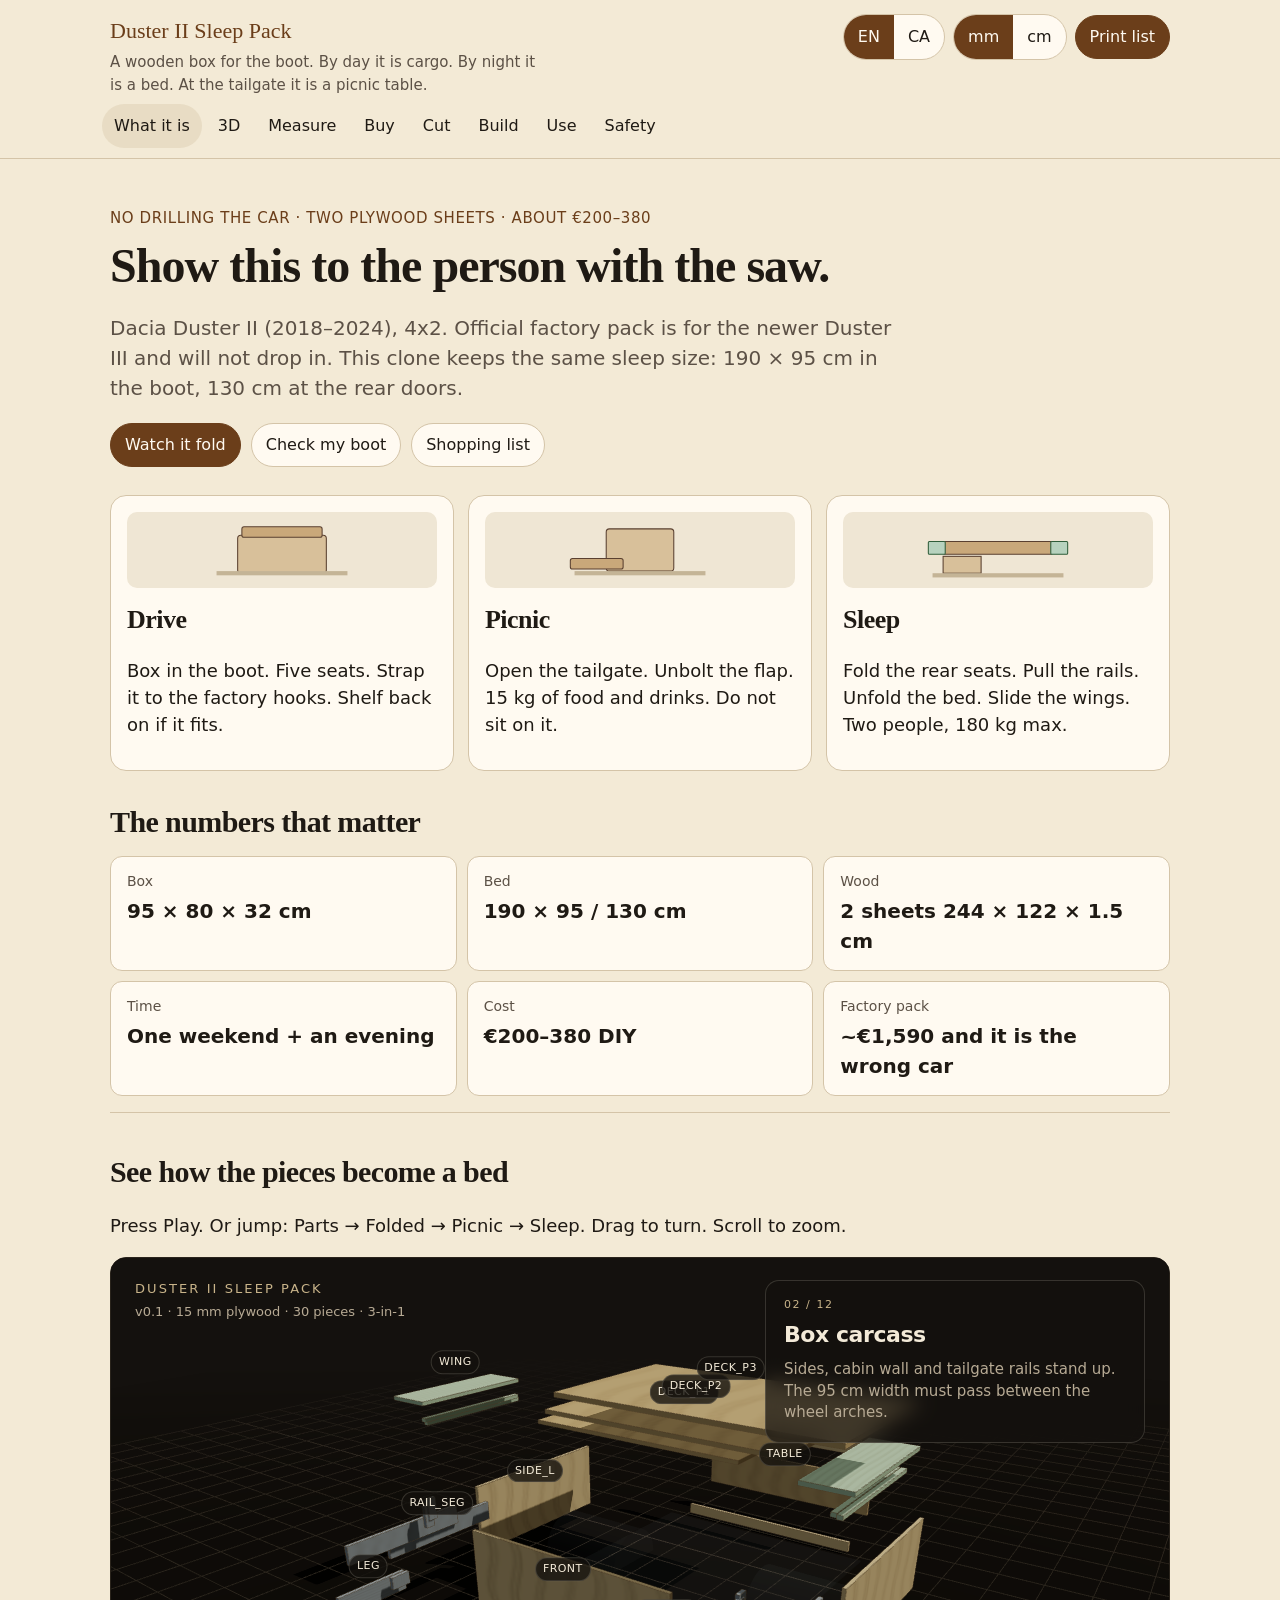
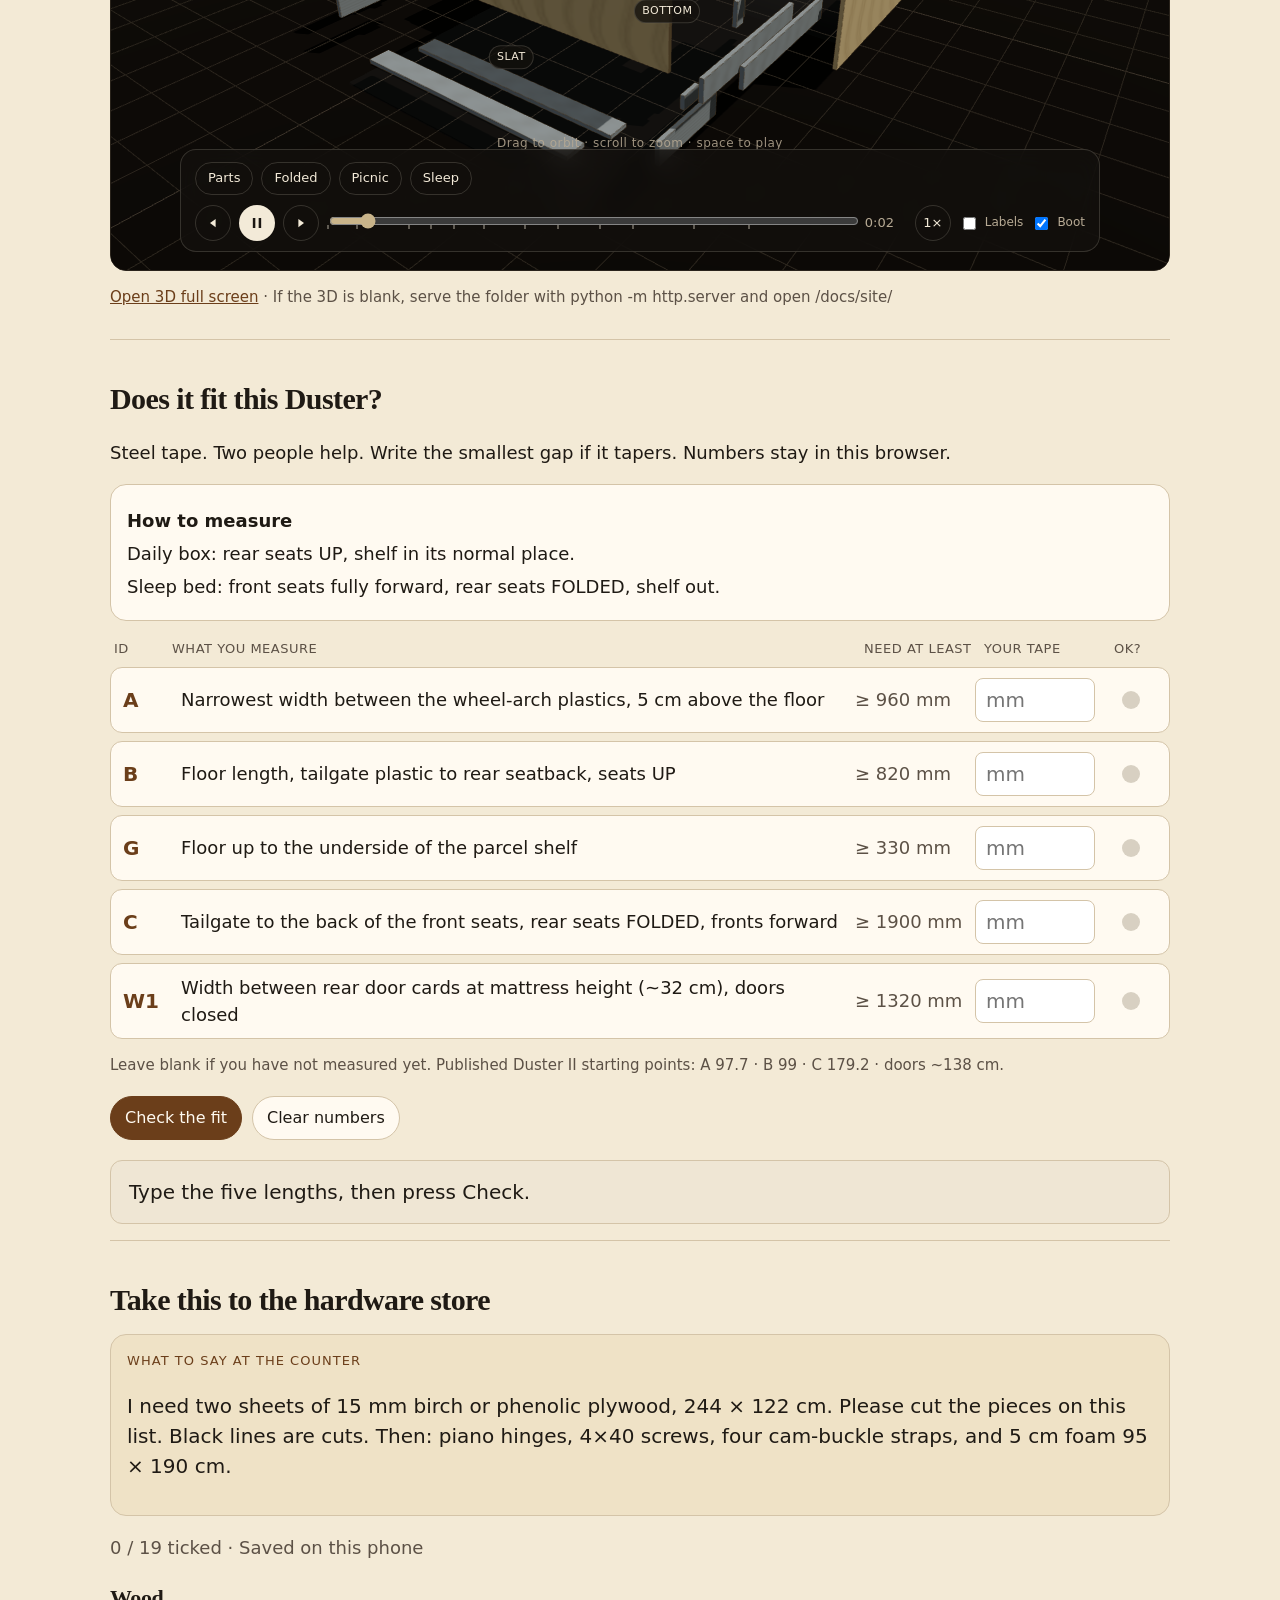
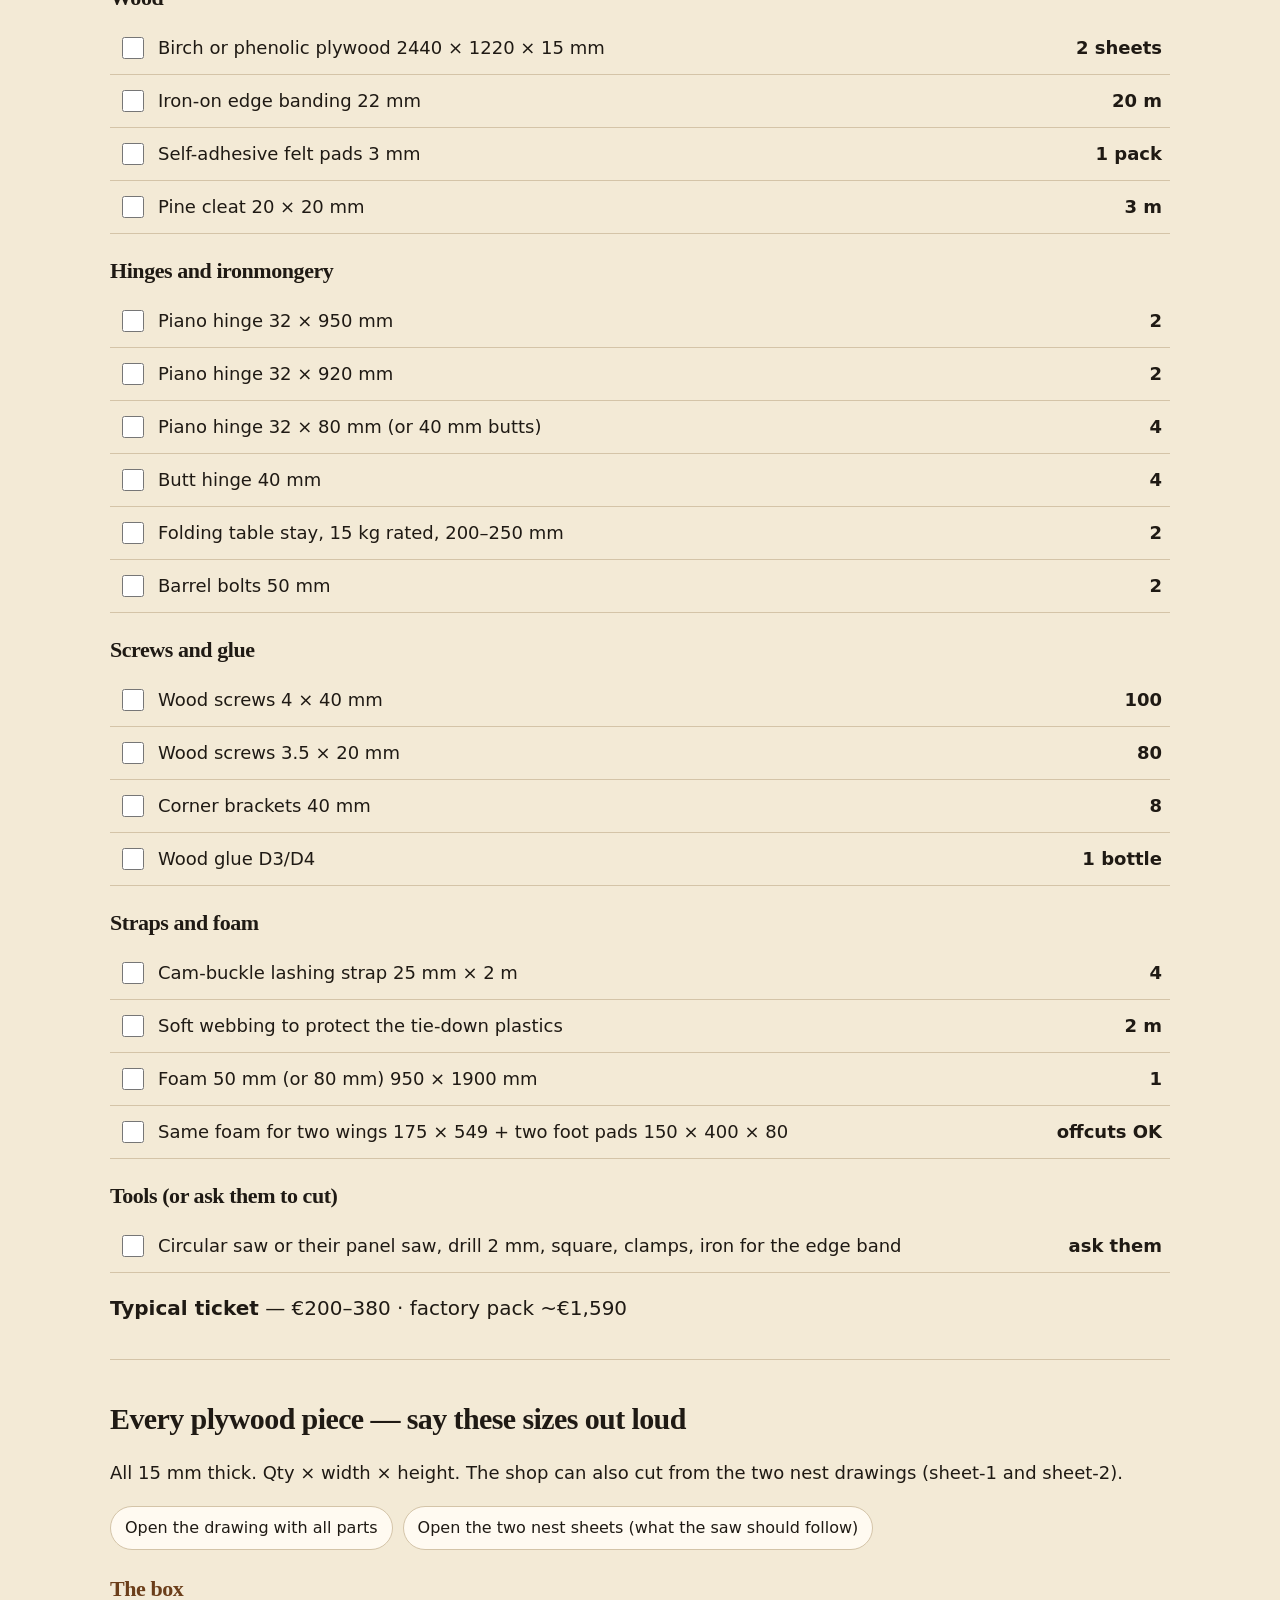
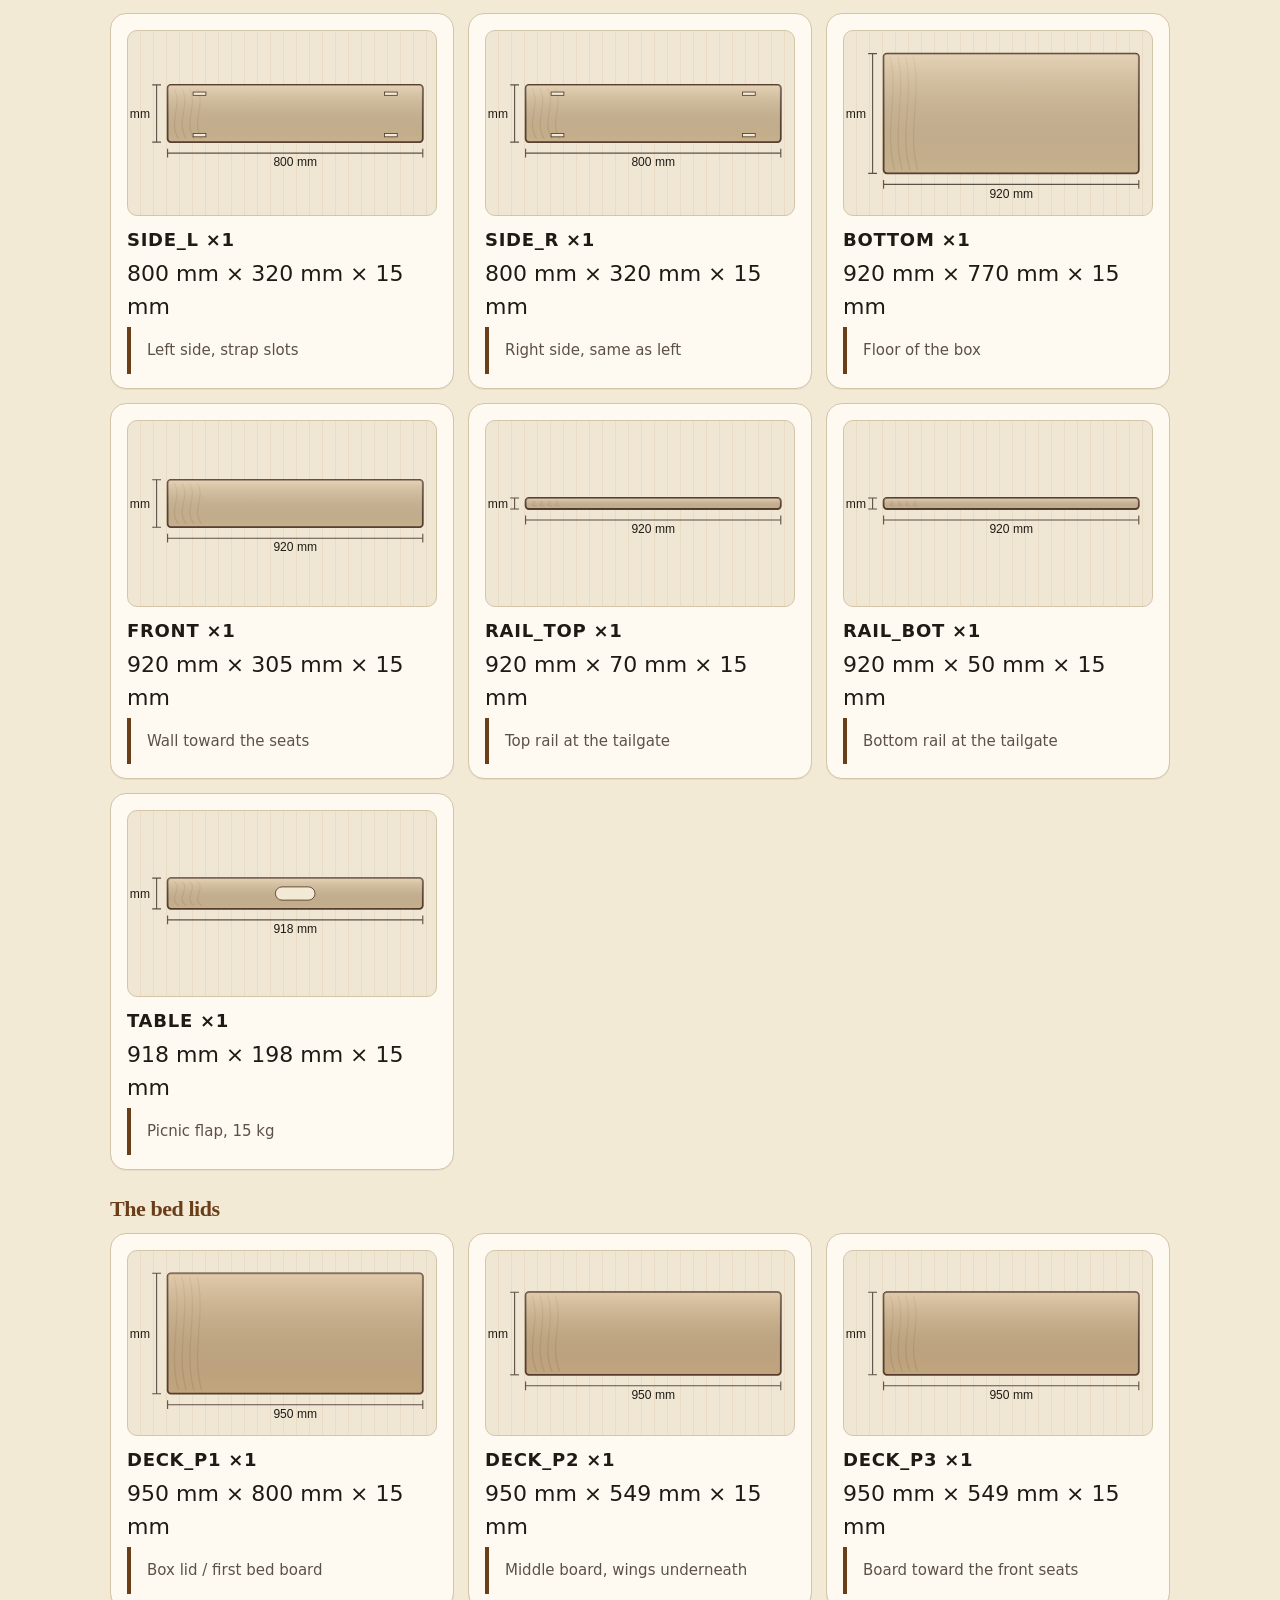
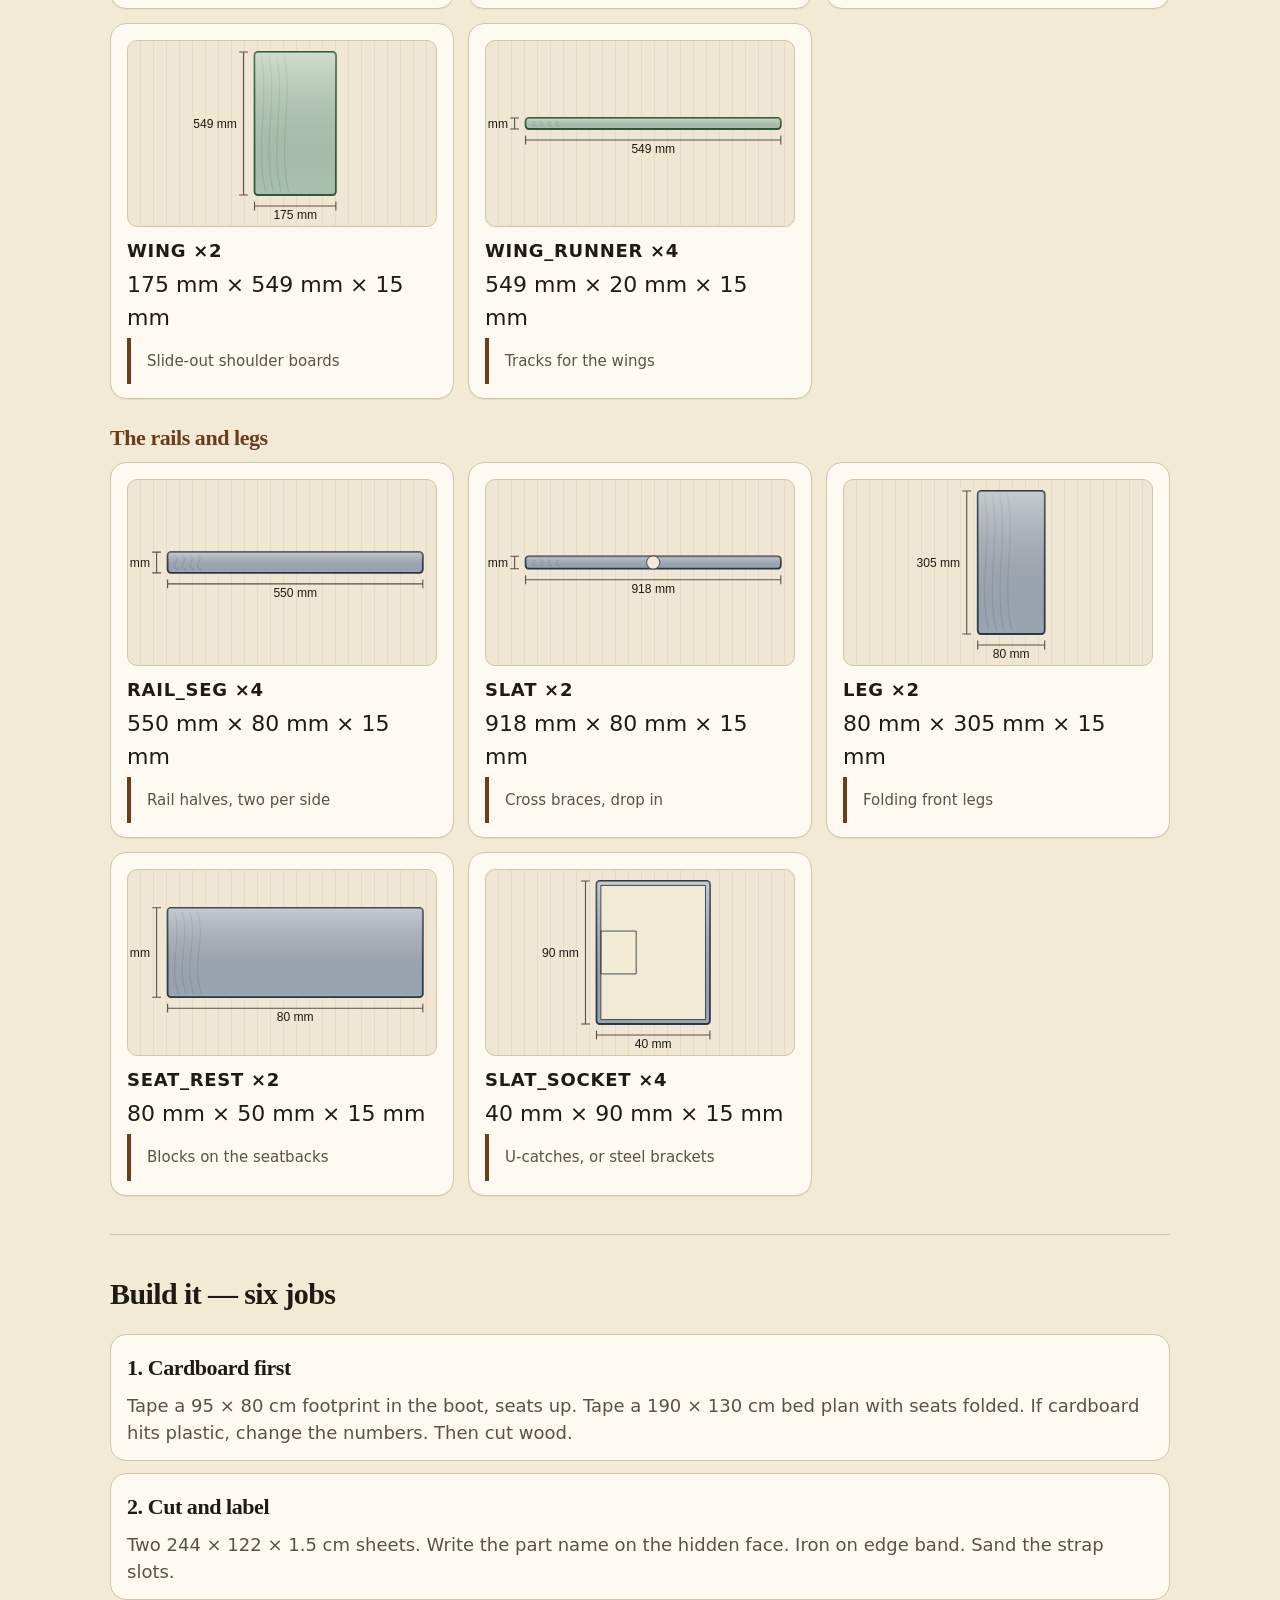
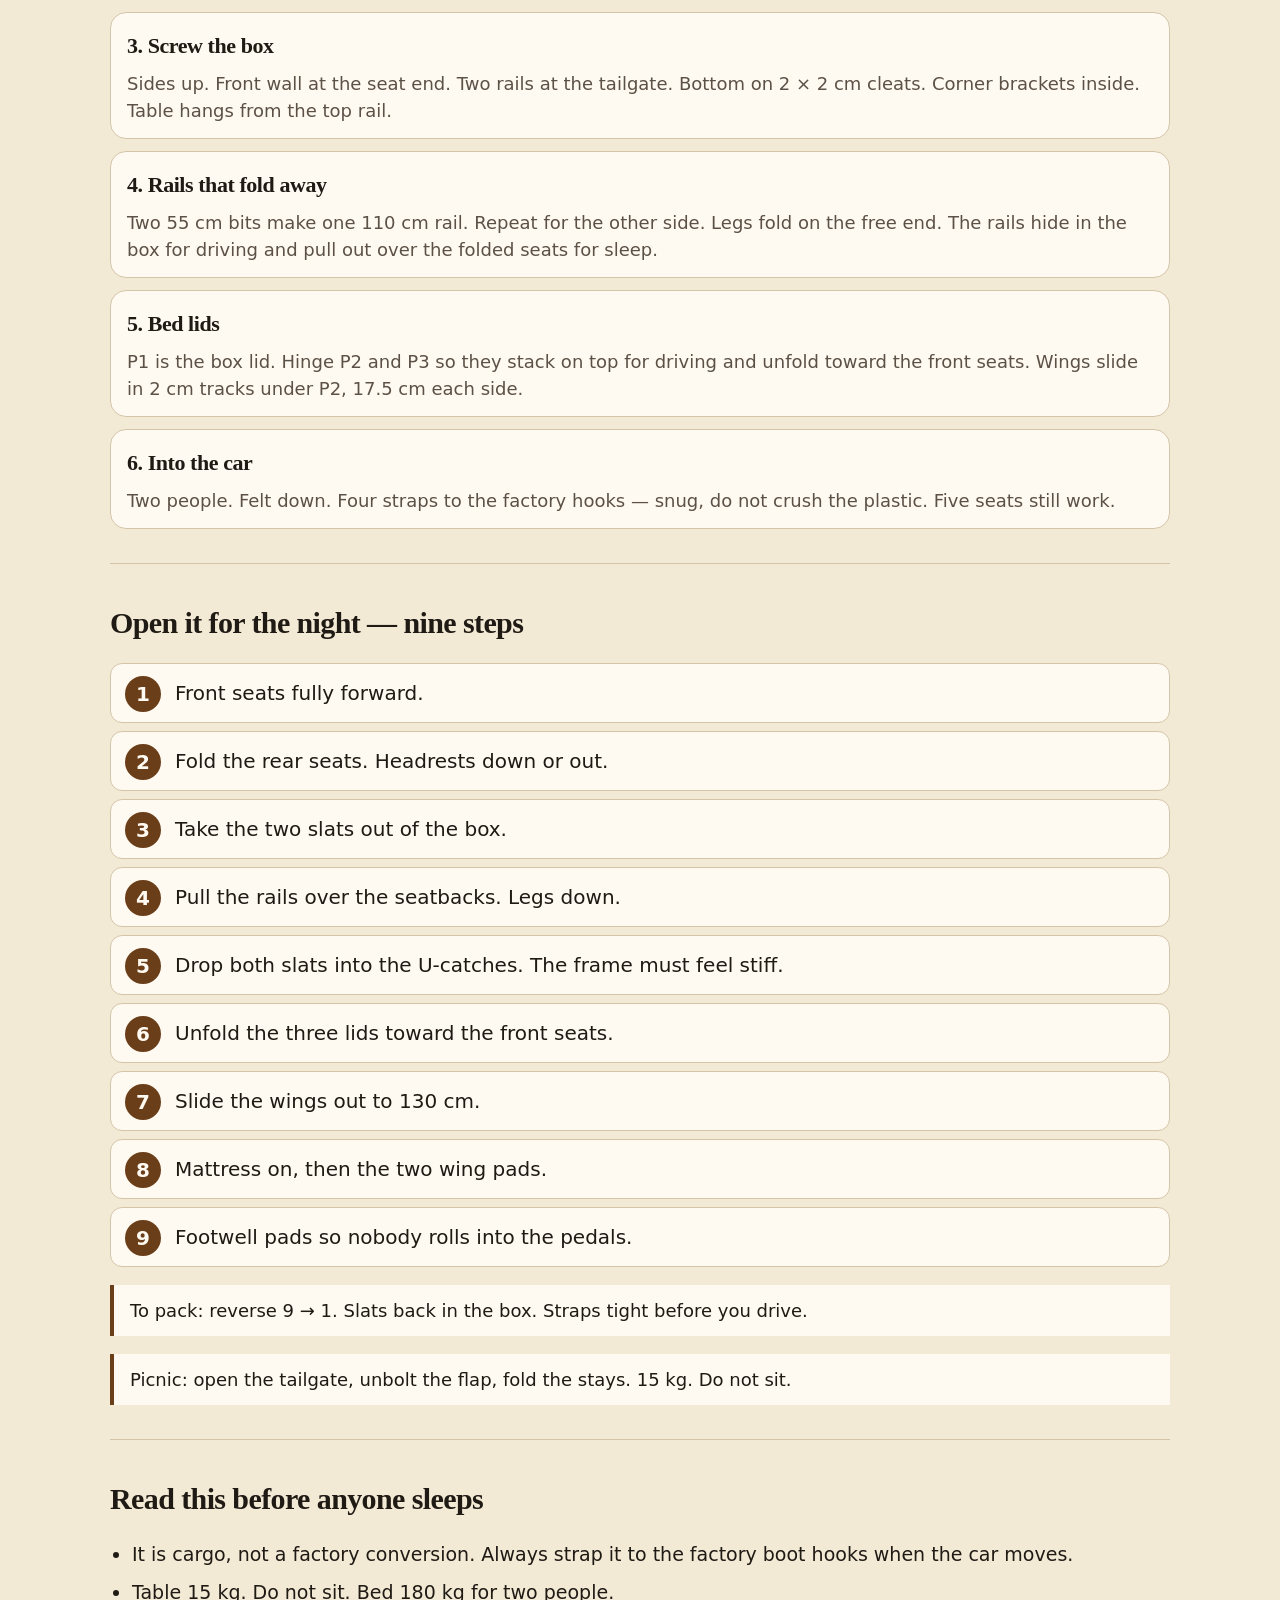
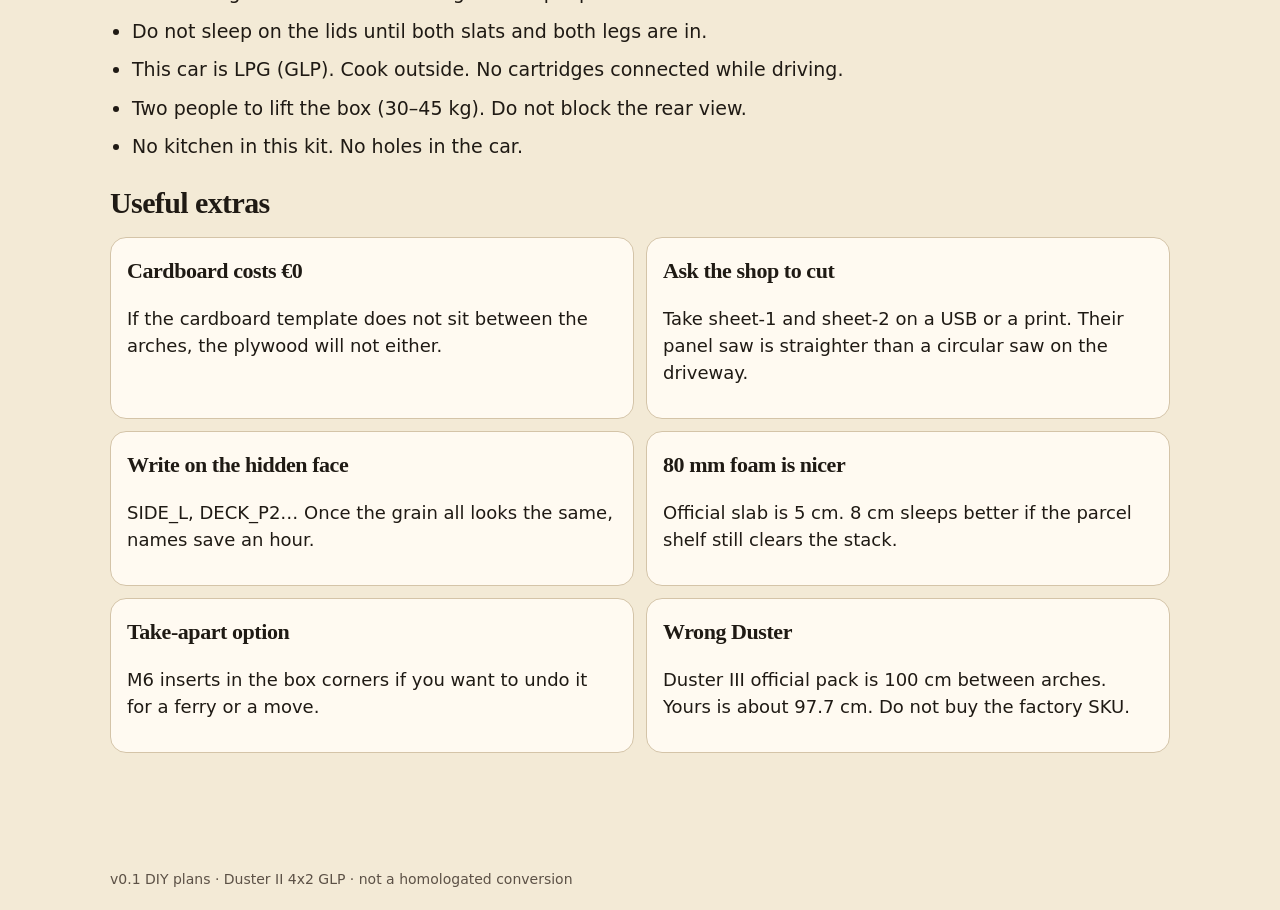
==== index.html @ 8462f536 "Add a bilingual workshop site with real cut drawings and a Pages homepage. Co-authored-by: Cursor <c" ====
<!DOCTYPE html>
<html lang="en">
<head>
  <meta charset="UTF-8" />
  <meta name="viewport" content="width=device-width, initial-scale=1" />
  <title>Duster II Sleep Pack</title>
  <meta http-equiv="refresh" content="0; url=docs/site/" />
  <link rel="canonical" href="docs/site/" />
  <script>location.replace("docs/site/" + location.search + location.hash);</script>
</head>
<body>
  <p><a href="docs/site/">Open the workshop plan</a> · <a href="docs/site/?lang=ca">Català</a></p>
</body>
</html>
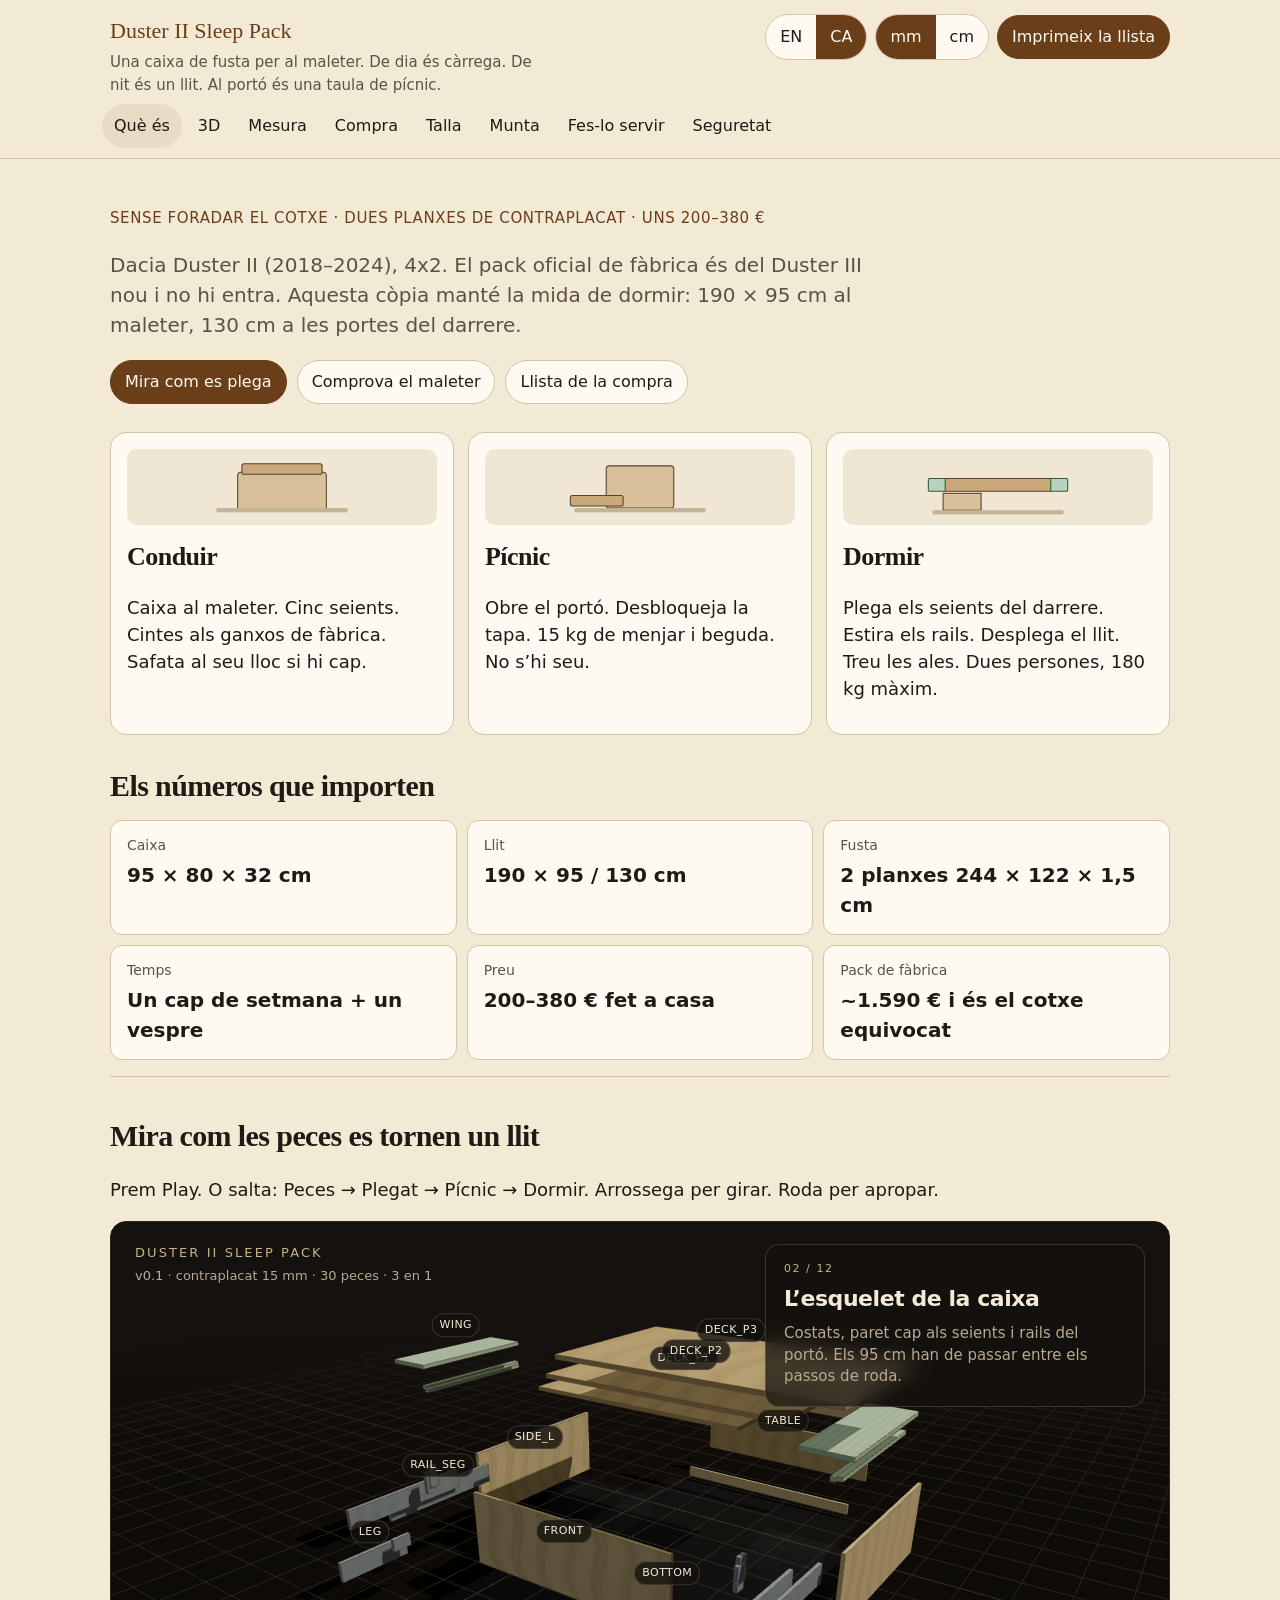
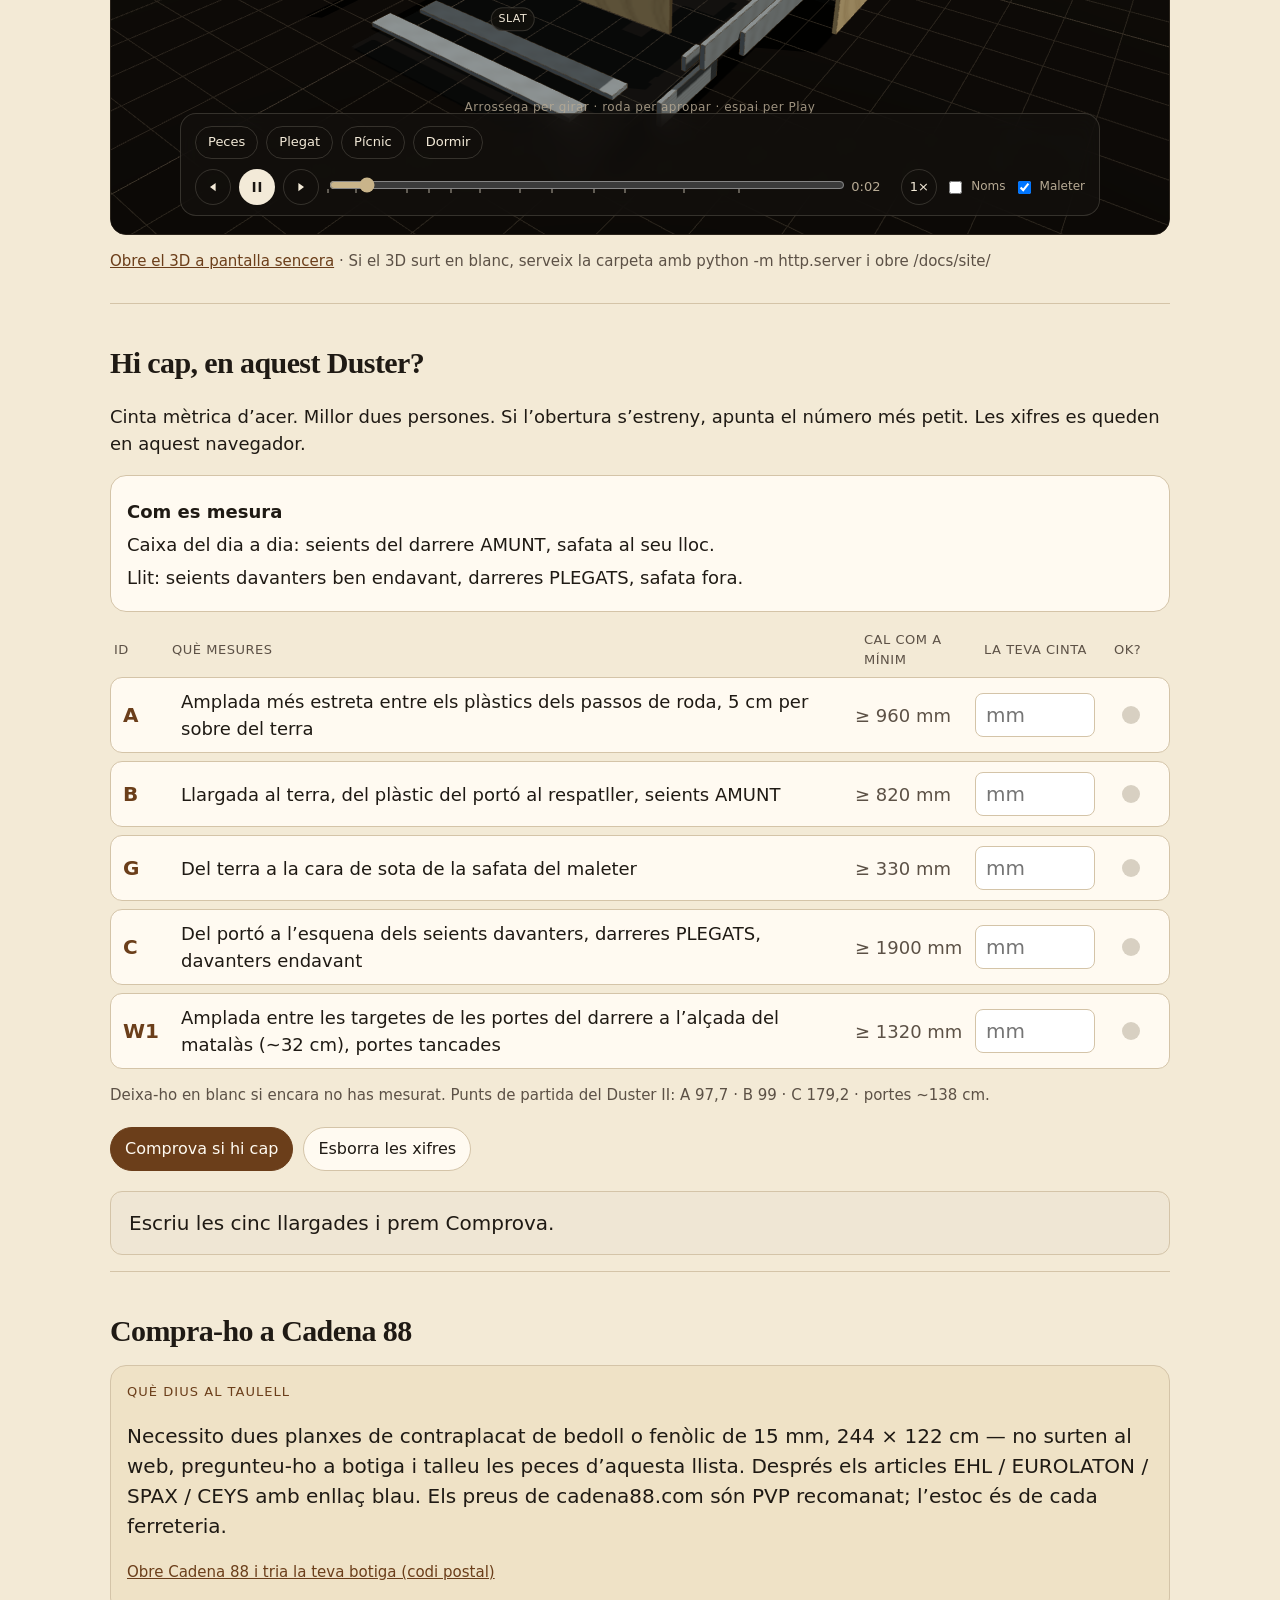
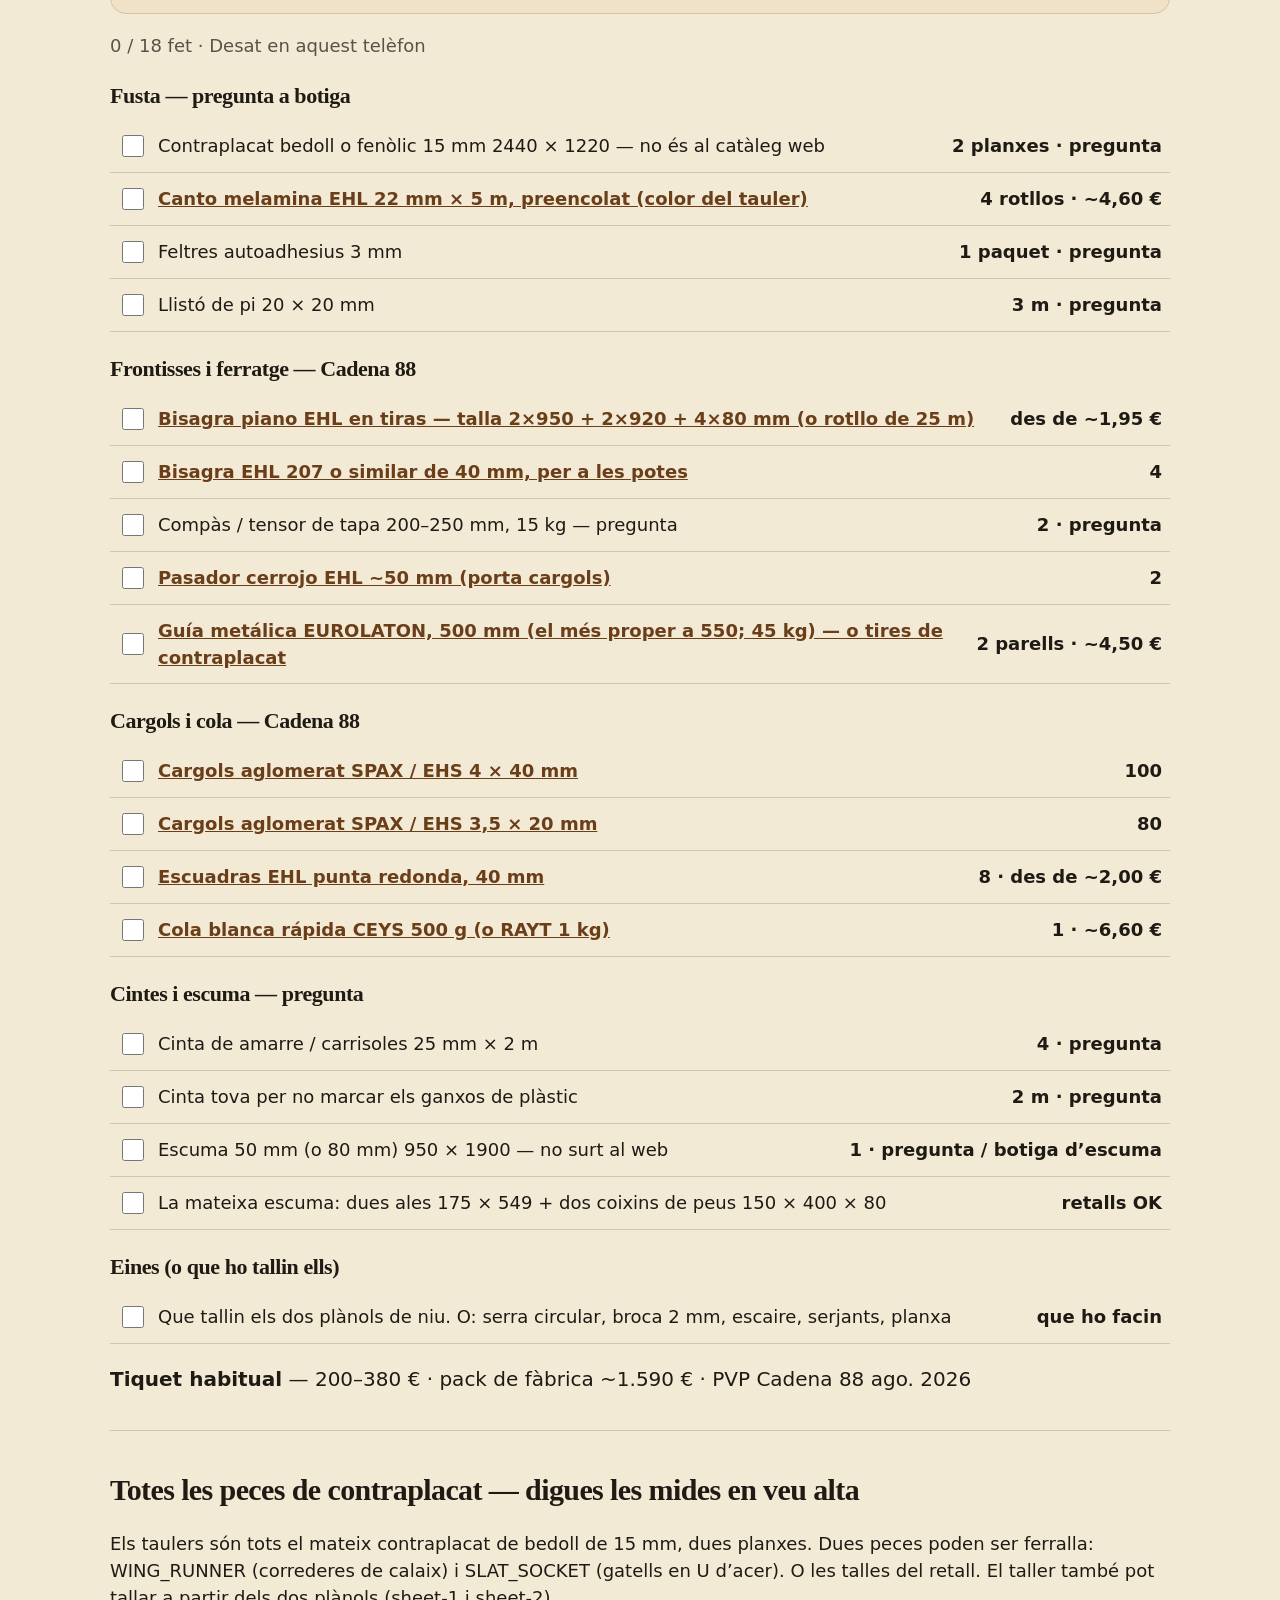
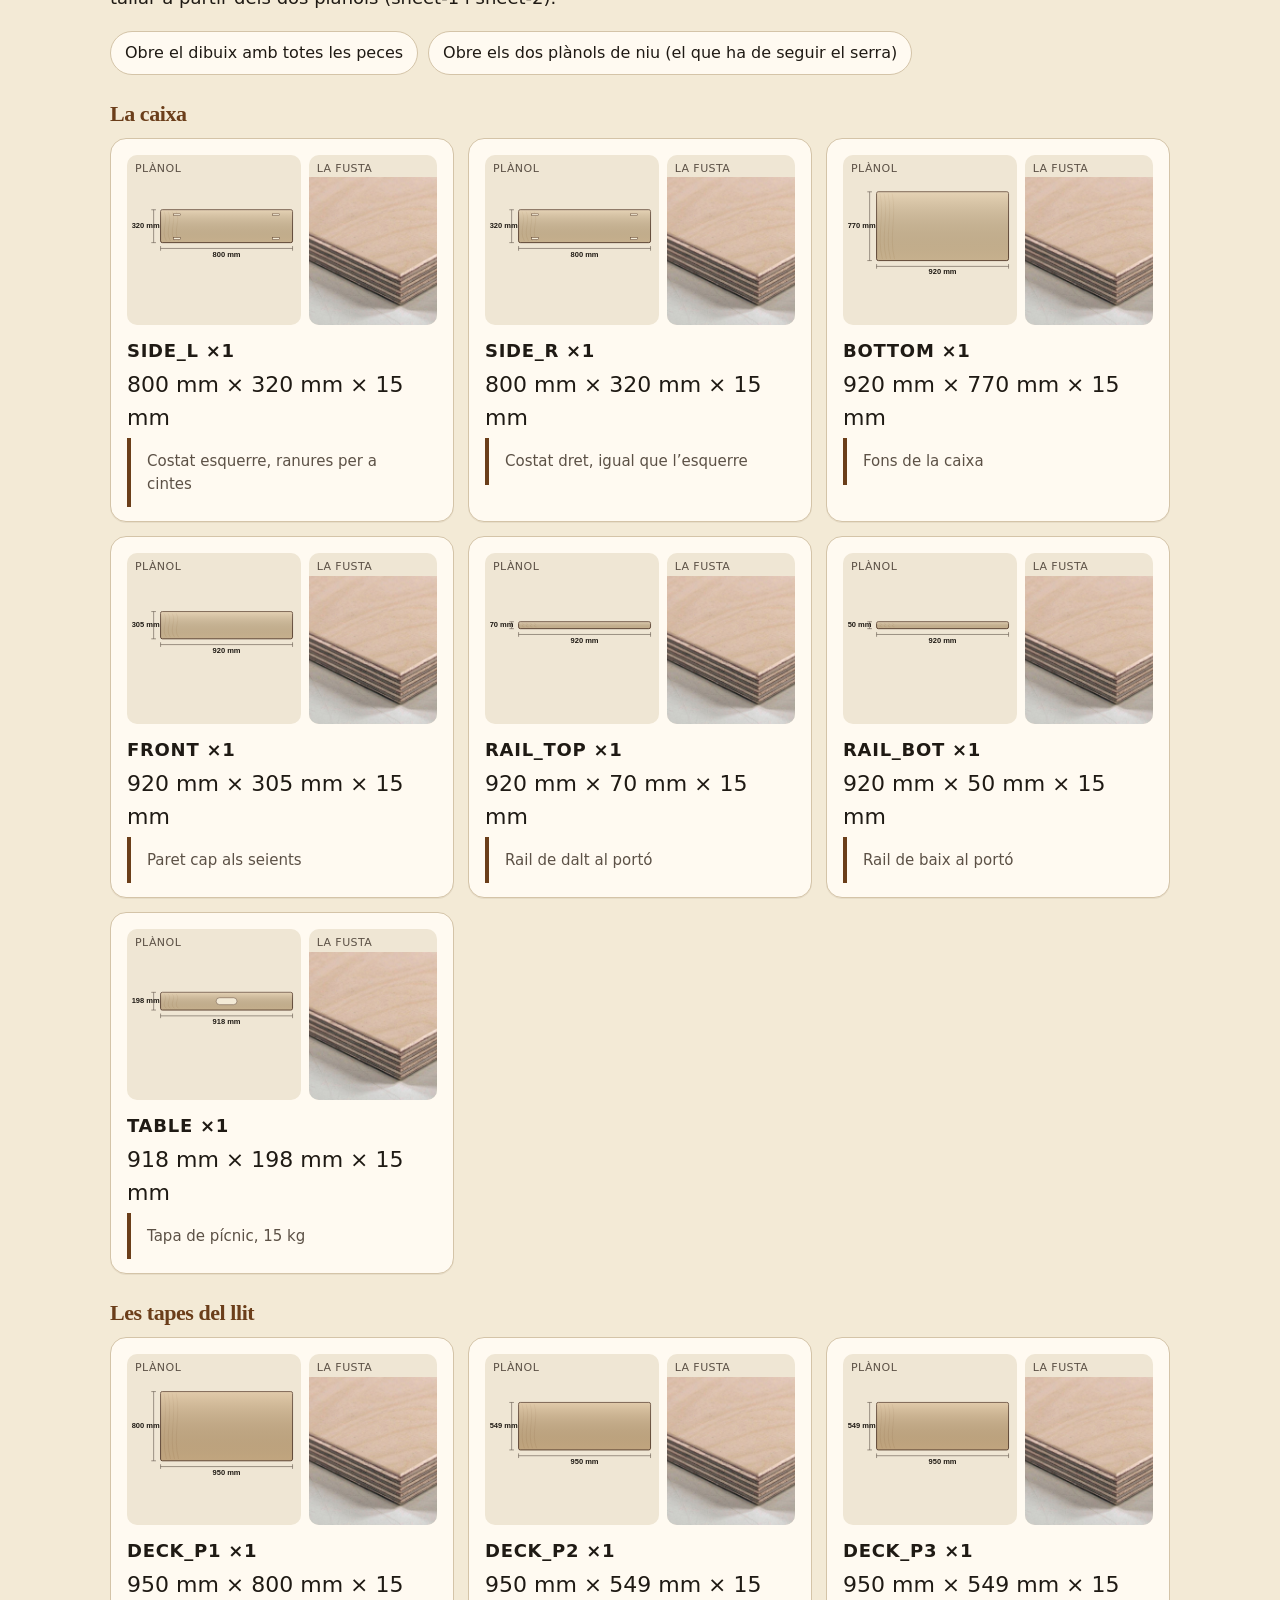
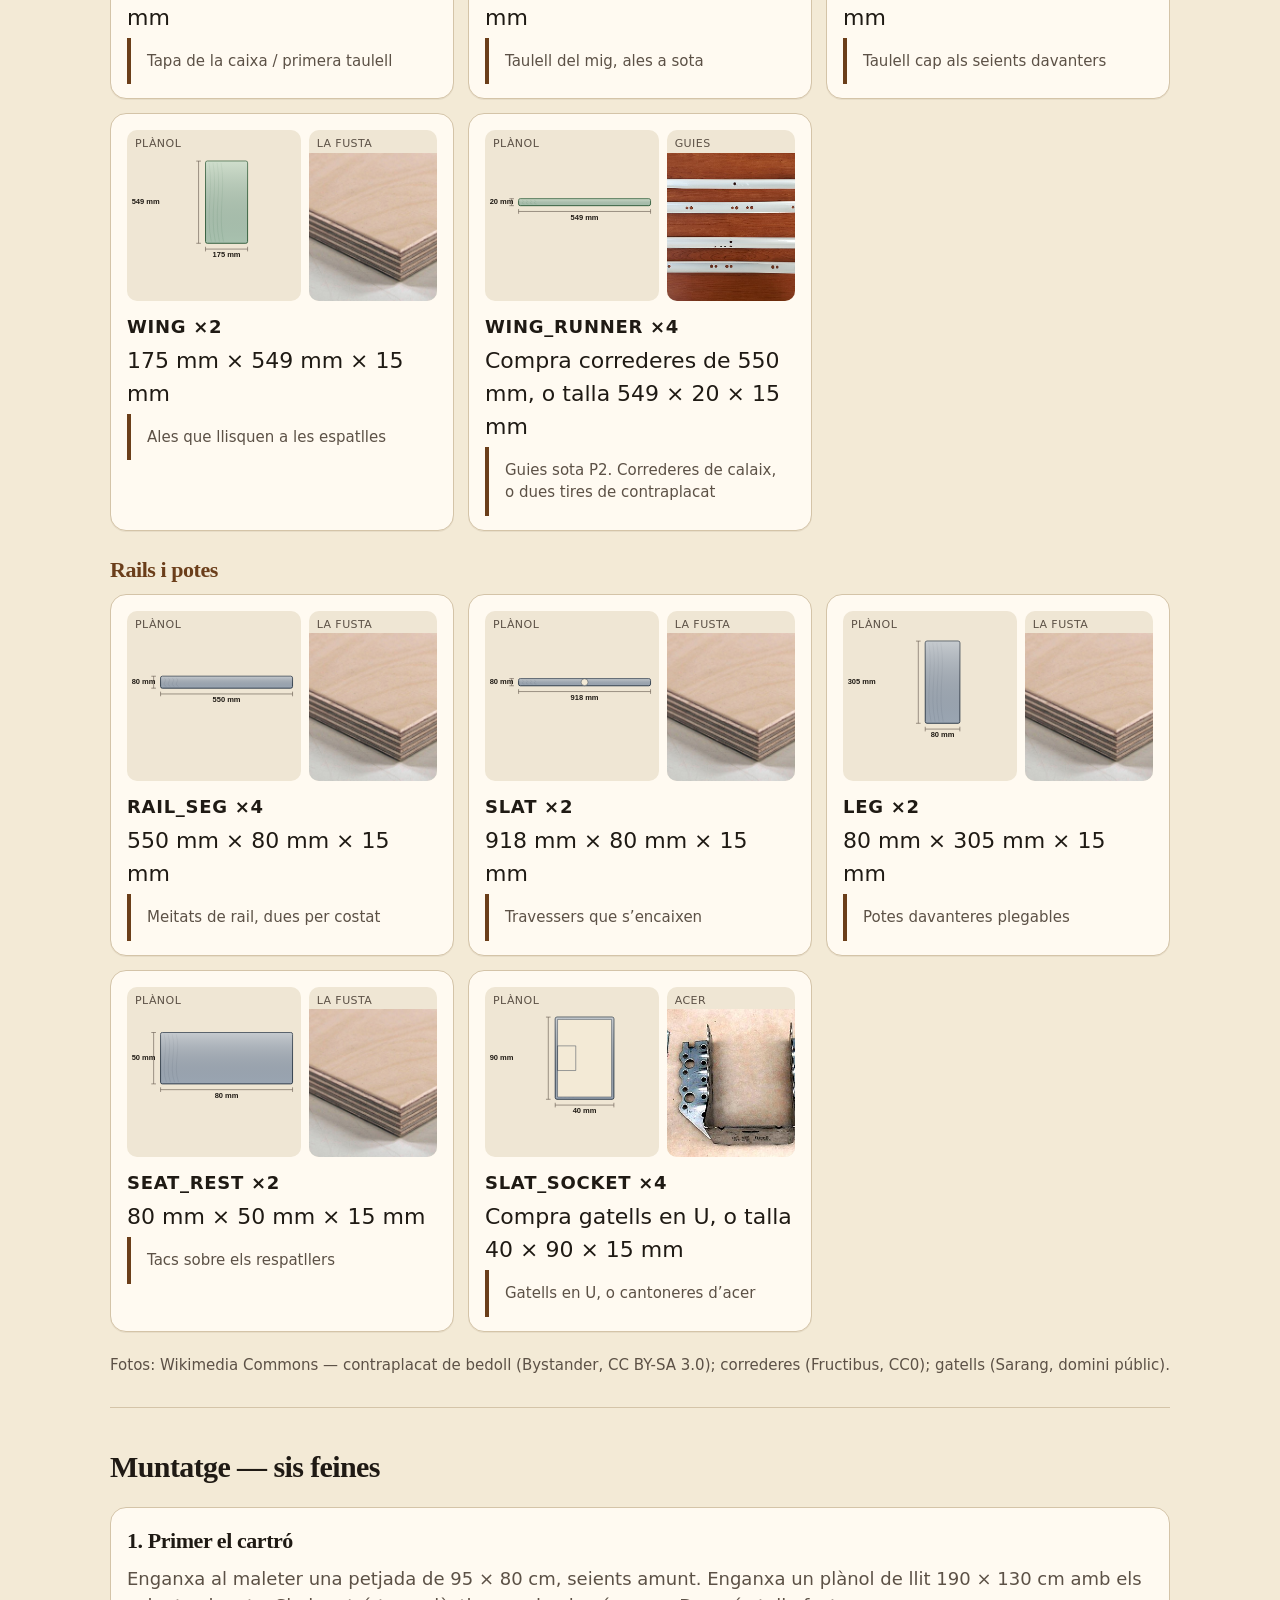
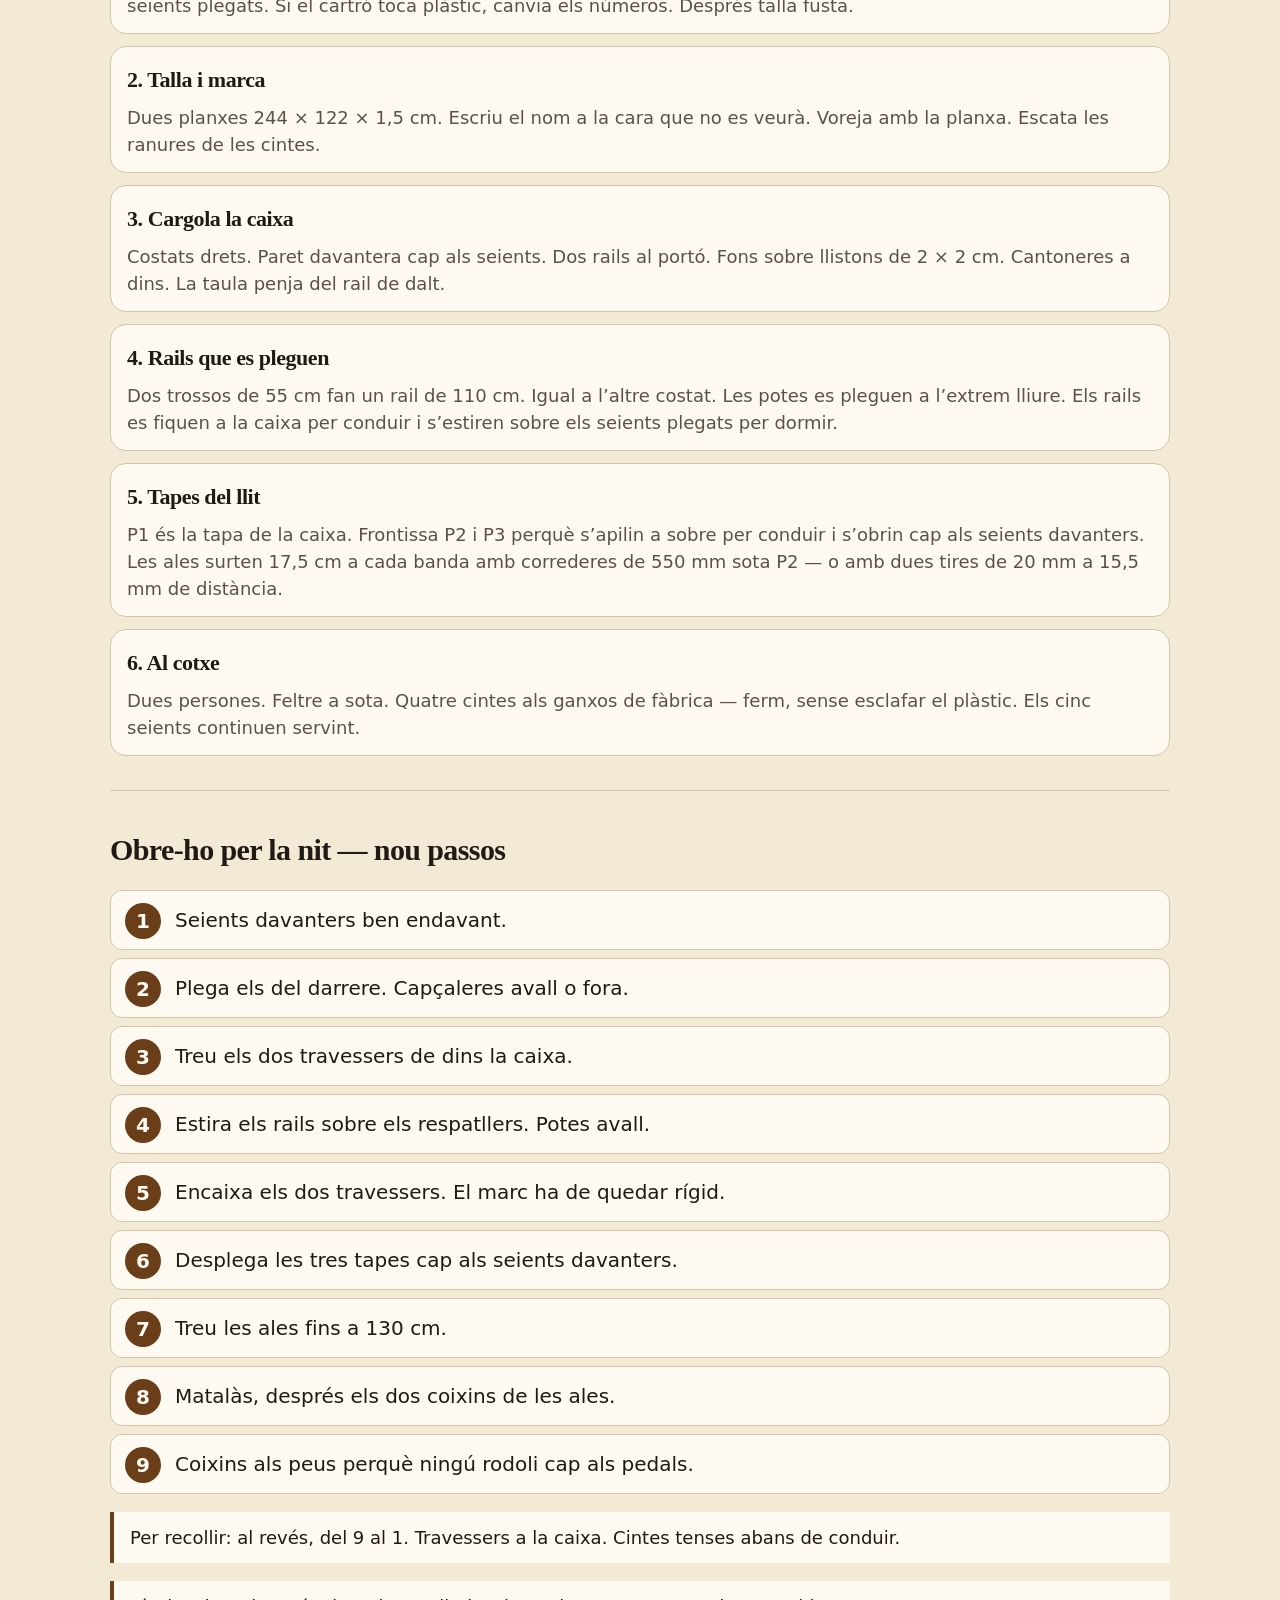
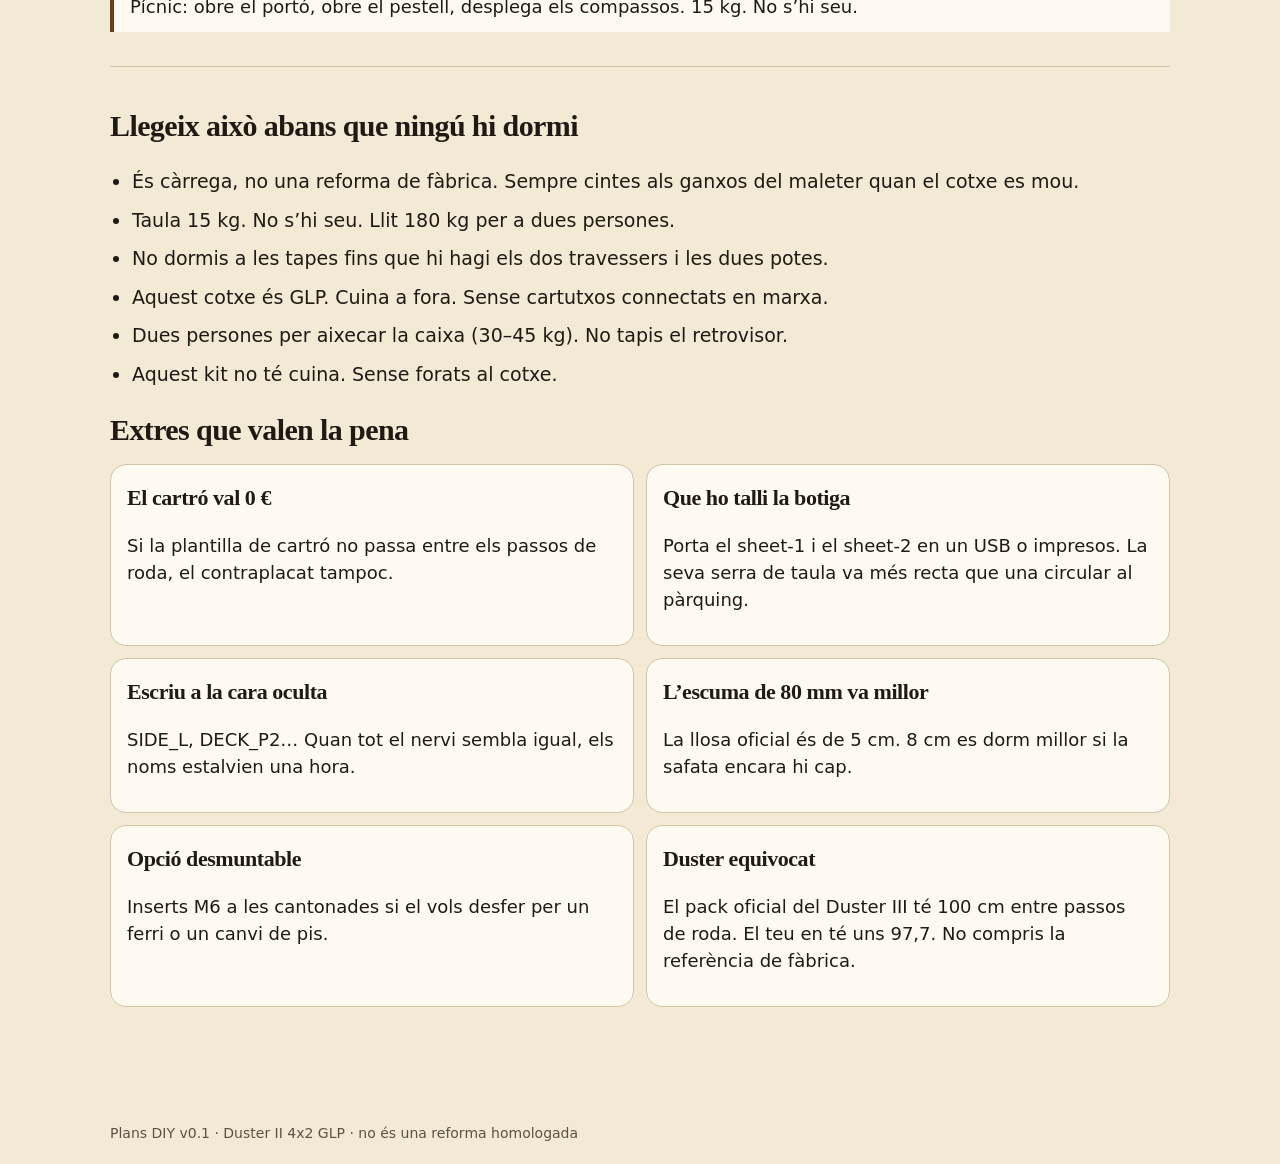
==== commit 0d7d337f: "Default the workshop site and 3D viewer to Catalan. Co-authored-by: Cursor <cursoragent@cursor.com>" ====
--- a/index.html
+++ b/index.html
@@ -1,14 +1,14 @@
 <!DOCTYPE html>
-<html lang="en">
+<html lang="ca">
 <head>
   <meta charset="UTF-8" />
   <meta name="viewport" content="width=device-width, initial-scale=1" />
-  <title>Duster II Sleep Pack</title>
+  <title>Duster II Sleep Pack — pla de taller</title>
   <meta http-equiv="refresh" content="0; url=docs/site/" />
   <link rel="canonical" href="docs/site/" />
   <script>location.replace("docs/site/" + location.search + location.hash);</script>
 </head>
 <body>
-  <p><a href="docs/site/">Open the workshop plan</a> · <a href="docs/site/?lang=ca">Català</a></p>
+  <p><a href="docs/site/">Obre el pla de taller</a> · <a href="docs/site/?lang=en">English</a></p>
 </body>
 </html>
